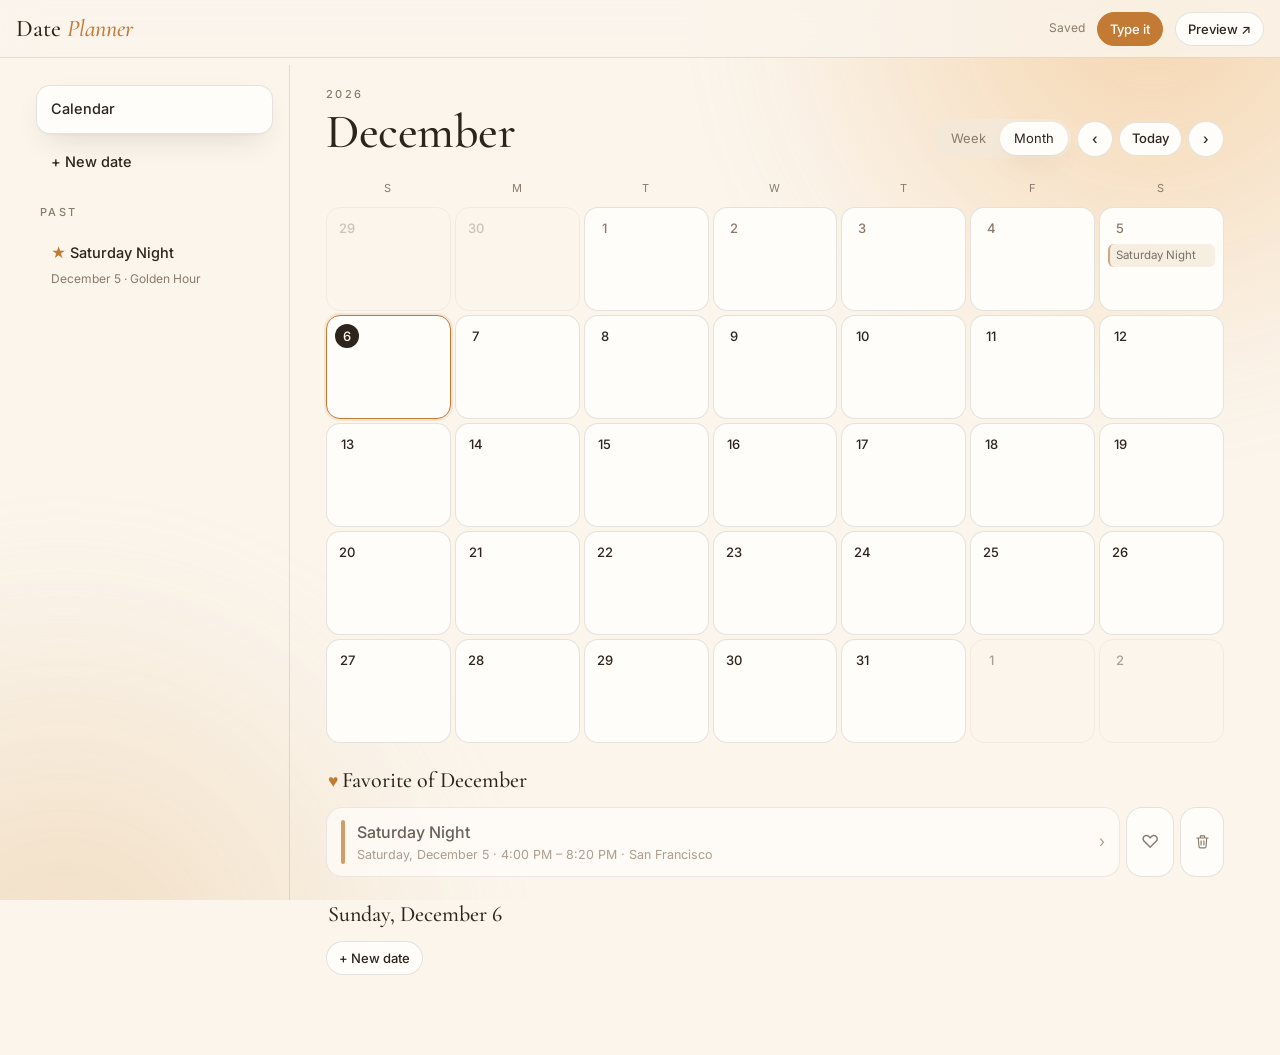
==== planner.html @ 9ba9028a "Calendar link so she can browse every date - Share tab makes a calendar link carrying all dates (pas" ====
<!doctype html>
<html lang="en">
<head>
  <meta charset="utf-8">
  <meta name="viewport" content="width=device-width, initial-scale=1, viewport-fit=cover">
  <meta name="apple-mobile-web-app-capable" content="yes">
  <meta name="apple-mobile-web-app-title" content="Date Planner">
  <meta name="theme-color" content="#fbf5ec">
  <title>Date Planner</title>
  <link rel="icon" href="data:image/svg+xml,<svg xmlns='http://www.w3.org/2000/svg' viewBox='0 0 64 64'><circle cx='32' cy='32' r='30' fill='%23c27a35'/><path d='M32 46s-14-8-14-18a7 7 0 0 1 14-2 7 7 0 0 1 14 2c0 10-14 18-14 18z' fill='%23fff'/></svg>">
  <link rel="preconnect" href="https://fonts.googleapis.com">
  <link rel="preconnect" href="https://fonts.gstatic.com" crossorigin>
  <link href="https://fonts.googleapis.com/css2?family=Cormorant+Garamond:ital,wght@0,400;0,500;0,600;1,400;1,500&family=Inter:wght@400;500;600&family=Playfair+Display:ital,wght@0,400;0,500;1,400&display=swap" rel="stylesheet">
  <link rel="stylesheet" href="css/style.css?v=9">
</head>
<body class="planner-body" data-theme="golden">
  <div class="ambient" aria-hidden="true"></div>

  <header class="p-top">
    <a class="brand" href="planner.html">Date <em>Planner</em></a>
    <span class="saved" id="saved">Saved</span>
    <button class="btn small primary" data-act="open-builder" type="button">Type it</button>
    <button class="btn small" id="preview" data-act="open-link" type="button">Preview ↗</button>
  </header>

  <div class="p-shell">
    <nav class="p-side" id="side" aria-label="Your date nights"></nav>
    <div>
      <div class="p-mobile-switch" id="mobile-switch"></div>
      <main class="p-main" id="main"></main>
    </div>
  </div>

  <div class="toast" id="toast" role="status" aria-live="polite"></div>
  <script type="module" src="js/planner.js?v=9"></script>
</body>
</html>
---- css/style.css ----
/* ============================================================
   Date Planner — shared styles
   Themes set color tokens; components only read tokens.
   ============================================================ */

:root,
[data-theme="golden"] {
  --bg: #fbf5ec;
  --bg-2: #f4e8d8;
  --surface: rgba(255, 255, 255, 0.72);
  --surface-solid: #fffdf9;
  --ink: #2d241d;
  --muted: #8a7a6b;
  --line: rgba(45, 36, 29, 0.12);
  --accent: #c27a35;
  --accent-ink: #ffffff;
  --accent-soft: rgba(194, 122, 53, 0.12);
  --glow-1: rgba(239, 178, 107, 0.55);
  --glow-2: rgba(233, 199, 155, 0.6);
  --display: "Cormorant Garamond", Georgia, serif;
  --shadow: 0 1px 2px rgba(60, 40, 20, 0.04), 0 12px 32px -12px rgba(60, 40, 20, 0.18);
  color-scheme: light;
}
[data-theme="midnight"] {
  --bg: #0f131d;
  --bg-2: #161c2b;
  --surface: rgba(28, 35, 51, 0.72);
  --surface-solid: #1a2030;
  --ink: #f1ead8;
  --muted: #9aa0ae;
  --line: rgba(241, 234, 216, 0.12);
  --accent: #d6b46a;
  --accent-ink: #14110a;
  --accent-soft: rgba(214, 180, 106, 0.14);
  --glow-1: rgba(214, 180, 106, 0.22);
  --glow-2: rgba(70, 90, 150, 0.35);
  --display: "Playfair Display", Georgia, serif;
  --shadow: 0 1px 2px rgba(0, 0, 0, 0.3), 0 16px 40px -16px rgba(0, 0, 0, 0.6);
  color-scheme: dark;
}
[data-theme="blossom"] {
  --bg: #fdf4f4;
  --bg-2: #f9e3e6;
  --surface: rgba(255, 255, 255, 0.74);
  --surface-solid: #fffafa;
  --ink: #3b2430;
  --muted: #977883;
  --line: rgba(59, 36, 48, 0.12);
  --accent: #b4536b;
  --accent-ink: #ffffff;
  --accent-soft: rgba(180, 83, 107, 0.1);
  --glow-1: rgba(244, 180, 194, 0.6);
  --glow-2: rgba(255, 214, 220, 0.8);
  --display: "Cormorant Garamond", Georgia, serif;
  --shadow: 0 1px 2px rgba(90, 30, 50, 0.04), 0 12px 32px -12px rgba(90, 30, 50, 0.16);
  color-scheme: light;
}
[data-theme="coastal"] {
  --bg: #f2f6f5;
  --bg-2: #e2edeb;
  --surface: rgba(255, 255, 255, 0.74);
  --surface-solid: #fbfdfd;
  --ink: #1d2c33;
  --muted: #6e8389;
  --line: rgba(29, 44, 51, 0.12);
  --accent: #2f6f7e;
  --accent-ink: #ffffff;
  --accent-soft: rgba(47, 111, 126, 0.1);
  --glow-1: rgba(150, 200, 205, 0.55);
  --glow-2: rgba(230, 215, 185, 0.6);
  --display: "Playfair Display", Georgia, serif;
  --shadow: 0 1px 2px rgba(20, 50, 60, 0.04), 0 12px 32px -12px rgba(20, 50, 60, 0.16);
  color-scheme: light;
}
[data-theme="autumn"] {
  --bg: #3a2518;
  --bg-2: #4a3020;
  --surface: rgba(84, 54, 34, 0.66);
  --surface-solid: #4b301f;
  --ink: #f6e4cc;
  --muted: #caa684;
  --line: rgba(246, 228, 204, 0.14);
  --accent: #e8782c;
  --accent-ink: #2a1608;
  --accent-soft: rgba(232, 120, 44, 0.17);
  --glow-1: rgba(232, 120, 44, 0.3);
  --glow-2: rgba(150, 70, 25, 0.4);
  --display: "Cormorant Garamond", Georgia, serif;
  --shadow: 0 1px 2px rgba(0, 0, 0, 0.3), 0 16px 40px -16px rgba(20, 8, 0, 0.7);
  color-scheme: dark;
}
[data-theme="starlit"] {
  --bg: #15102a;
  --bg-2: #1f1840;
  --surface: rgba(42, 33, 72, 0.6);
  --surface-solid: #241c44;
  --ink: #ece8ff;
  --muted: #a49cc8;
  --line: rgba(236, 232, 255, 0.12);
  --accent: #c9b8ff;
  --accent-ink: #1a1433;
  --accent-soft: rgba(201, 184, 255, 0.14);
  --glow-1: rgba(140, 110, 255, 0.3);
  --glow-2: rgba(255, 170, 220, 0.16);
  --display: "Cormorant Garamond", Georgia, serif;
  --shadow: 0 1px 2px rgba(0, 0, 0, 0.3), 0 16px 40px -16px rgba(0, 0, 0, 0.7);
  color-scheme: dark;
}

[data-theme="warmxmas"] {
  --bg: #1b2a21; --bg-2: #22352a; --surface: rgba(38, 58, 45, 0.72); --surface-solid: #24372b;
  --ink: #f7ecd8; --muted: #b8b59c; --line: rgba(247, 236, 216, 0.13);
  --accent: #e0533f; --accent-ink: #ffffff; --accent-soft: rgba(224, 83, 63, 0.16);
  --glow-1: rgba(240, 180, 90, 0.22); --glow-2: rgba(224, 83, 63, 0.18);
  --display: "Playfair Display", Georgia, serif; --flake: #ffffff;
  --shadow: 0 1px 2px rgba(0, 0, 0, 0.3), 0 16px 40px -16px rgba(0, 0, 0, 0.6);
  color-scheme: dark;
}
[data-theme="whitexmas"] {
  --bg: #f3f6f9; --bg-2: #e3ebf3; --surface: rgba(255, 255, 255, 0.76); --surface-solid: #fbfdff;
  --ink: #1d2a3a; --muted: #74859a; --line: rgba(29, 42, 58, 0.11);
  --accent: #3b6a9a; --accent-ink: #ffffff; --accent-soft: rgba(59, 106, 154, 0.1);
  --glow-1: rgba(180, 205, 230, 0.7); --glow-2: rgba(255, 255, 255, 0.9);
  --display: "Cormorant Garamond", Georgia, serif; --flake: #b9cde2;
  --shadow: 0 1px 2px rgba(20, 40, 70, 0.04), 0 12px 32px -12px rgba(20, 40, 70, 0.16);
  color-scheme: light;
}
[data-theme="festive"] {
  --bg: #121212; --bg-2: #1d1b17; --surface: rgba(32, 30, 26, 0.74); --surface-solid: #1f1d19;
  --ink: #f6efe0; --muted: #a8a08e; --line: rgba(246, 239, 224, 0.12);
  --accent: #e6c25d; --accent-ink: #1a1406; --accent-soft: rgba(230, 194, 93, 0.14);
  --glow-1: rgba(230, 194, 93, 0.22); --glow-2: rgba(240, 120, 170, 0.14);
  --display: "Playfair Display", Georgia, serif;
  --shadow: 0 1px 2px rgba(0, 0, 0, 0.4), 0 16px 40px -16px rgba(0, 0, 0, 0.7);
  color-scheme: dark;
}
[data-theme="summer"] {
  --bg: #fff7e8; --bg-2: #ffe9c7; --surface: rgba(255, 255, 255, 0.74); --surface-solid: #fffcf5;
  --ink: #2b2118; --muted: #9a8167; --line: rgba(43, 33, 24, 0.12);
  --accent: #f0643a; --accent-ink: #ffffff; --accent-soft: rgba(240, 100, 58, 0.12);
  --glow-1: rgba(255, 200, 80, 0.6); --glow-2: rgba(80, 200, 200, 0.32);
  --display: "Playfair Display", Georgia, serif;
  --shadow: 0 1px 2px rgba(90, 50, 10, 0.05), 0 12px 32px -12px rgba(90, 50, 10, 0.18);
  color-scheme: light;
}
[data-theme="valentine"] {
  --bg: #fff1f3; --bg-2: #ffdfe5; --surface: rgba(255, 255, 255, 0.76); --surface-solid: #fffafb;
  --ink: #3d1424; --muted: #a26a7c; --line: rgba(61, 20, 36, 0.12);
  --accent: #d6336c; --accent-ink: #ffffff; --accent-soft: rgba(214, 51, 108, 0.1);
  --glow-1: rgba(255, 150, 180, 0.55); --glow-2: rgba(255, 205, 215, 0.75);
  --display: "Playfair Display", Georgia, serif;
  --shadow: 0 1px 2px rgba(90, 20, 40, 0.04), 0 12px 32px -12px rgba(90, 20, 40, 0.18);
  color-scheme: light;
}
[data-theme="spooky"] {
  --bg: #15111b; --bg-2: #1f1828; --surface: rgba(36, 28, 46, 0.72); --surface-solid: #221a2b;
  --ink: #f3e9dc; --muted: #a596a8; --line: rgba(243, 233, 220, 0.12);
  --accent: #f28b2c; --accent-ink: #1a0f05; --accent-soft: rgba(242, 139, 44, 0.15);
  --glow-1: rgba(242, 139, 44, 0.2); --glow-2: rgba(120, 80, 190, 0.25);
  --display: "Cormorant Garamond", Georgia, serif;
  --shadow: 0 1px 2px rgba(0, 0, 0, 0.4), 0 16px 40px -16px rgba(0, 0, 0, 0.7);
  color-scheme: dark;
}

/* ---------- base ---------- */
*, *::before, *::after { box-sizing: border-box; }
html { -webkit-text-size-adjust: 100%; scroll-behavior: smooth; scroll-padding-top: 72px; }
body {
  margin: 0;
  background: var(--bg);
  color: var(--ink);
  font: 400 16px/1.55 "Inter", -apple-system, BlinkMacSystemFont, "Segoe UI", sans-serif;
  -webkit-font-smoothing: antialiased;

  min-height: 100vh;
  min-height: 100dvh;
}
a { color: inherit; }
button, input, select, textarea { font: inherit; color: inherit; }
img, svg { display: block; }
.sr-only { position: absolute; width: 1px; height: 1px; overflow: hidden; clip: rect(0 0 0 0); white-space: nowrap; }

.display { font-family: var(--display); font-weight: 500; letter-spacing: -0.01em; line-height: 1.05; }
.eyebrow { font-size: 11px; letter-spacing: .22em; text-transform: uppercase; color: var(--muted); font-weight: 500; }
.muted { color: var(--muted); }

/* ambient background glow */
.ambient { position: fixed; inset: 0; width: 100vw; z-index: -1; pointer-events: none; overflow: hidden; }
.ambient::before, .ambient::after {
  content: ""; position: absolute; width: 70vmax; height: 70vmax; border-radius: 50%;
  filter: blur(60px); opacity: .9; animation: drift 26s ease-in-out infinite alternate;
}
.ambient::before { background: radial-gradient(circle, var(--glow-1), transparent 65%); top: -35vmax; right: -25vmax; }
.ambient::after { background: radial-gradient(circle, var(--glow-2), transparent 65%); bottom: -40vmax; left: -30vmax; animation-delay: -13s; }
[data-theme="starlit"] .ambient, [data-theme="midnight"] .ambient, [data-theme="festive"] .ambient, [data-theme="spooky"] .ambient {
  background-image:
    radial-gradient(1px 1px at 12% 18%, rgba(255,255,255,.7), transparent 60%),
    radial-gradient(1px 1px at 72% 12%, rgba(255,255,255,.55), transparent 60%),
    radial-gradient(1.5px 1.5px at 38% 42%, rgba(255,255,255,.5), transparent 60%),
    radial-gradient(1px 1px at 88% 48%, rgba(255,255,255,.6), transparent 60%),
    radial-gradient(1px 1px at 22% 72%, rgba(255,255,255,.45), transparent 60%),
    radial-gradient(1.5px 1.5px at 62% 84%, rgba(255,255,255,.5), transparent 60%),
    radial-gradient(1px 1px at 50% 26%, rgba(255,255,255,.4), transparent 60%),
    radial-gradient(1px 1px at 92% 90%, rgba(255,255,255,.45), transparent 60%);
}
[data-theme="midnight"] .ambient { opacity: .6; }
@keyframes drift { to { transform: translate(-6vmax, 8vmax) scale(1.08); } }
@media (prefers-reduced-motion: reduce) { .ambient::before, .ambient::after { animation: none; } html { scroll-behavior: auto; } }

/* ---------- shared controls ---------- */
.btn {
  display: inline-flex; align-items: center; justify-content: center; gap: 8px;
  min-height: 44px; padding: 0 18px; border-radius: 999px;
  border: 1px solid var(--line); background: var(--surface-solid); color: var(--ink);
  font-size: 14px; font-weight: 500; cursor: pointer; text-decoration: none; white-space: nowrap;
  transition: transform .15s ease, background .2s ease, border-color .2s ease, box-shadow .2s;
}
.btn:hover { border-color: color-mix(in srgb, var(--ink) 25%, transparent); }
.btn:active { transform: scale(.98); }
.btn.primary { background: var(--accent); border-color: var(--accent); color: var(--accent-ink); }
.btn.primary:hover { box-shadow: 0 6px 18px -6px var(--accent); }
.btn.ghost { background: transparent; }
.btn.small { min-height: 34px; padding: 0 12px; font-size: 13px; }
.btn.icon { width: 36px; min-height: 36px; padding: 0; }
.btn:focus-visible, .chip:focus-visible, input:focus-visible, select:focus-visible, textarea:focus-visible {
  outline: 2px solid var(--accent); outline-offset: 2px;
}

.chip {
  display: inline-flex; align-items: center; gap: 6px; min-height: 30px; padding: 0 12px;
  border-radius: 999px; border: 1px solid var(--line); background: transparent;
  font-size: 13px; color: var(--ink); cursor: pointer; text-decoration: none; white-space: nowrap;
}
.chip[aria-pressed="true"] { background: var(--ink); color: var(--bg); border-color: var(--ink); }
.chip.soft { background: var(--accent-soft); border-color: transparent; color: var(--accent); }

.card {
  background: var(--surface);
  -webkit-backdrop-filter: blur(18px) saturate(1.2); backdrop-filter: blur(18px) saturate(1.2);
  border: 1px solid var(--line); border-radius: 22px; box-shadow: var(--shadow);
}

.toast {
  position: fixed; left: 50%; bottom: calc(24px + env(safe-area-inset-bottom)); transform: translate(-50%, 20px);
  background: var(--ink); color: var(--bg); padding: 12px 18px; border-radius: 999px; font-size: 14px;
  opacity: 0; pointer-events: none; transition: all .3s ease; z-index: 50; max-width: calc(100vw - 32px); text-align: center;
}
.toast.show { opacity: 1; transform: translate(-50%, 0); }

/* ============================================================
   HOME — the date-night invitation
   ============================================================ */
.home { max-width: 1120px; margin: 0 auto; padding: 0 16px calc(48px + env(safe-area-inset-bottom)); }

.hero { text-align: center; padding: calc(56px + env(safe-area-inset-top)) 8px 28px; position: relative; }
.hero .emblem { width: 64px; height: 64px; margin: 0 auto 22px; color: var(--accent); opacity: .9; animation: rise 1s ease backwards; }
.hero .eyebrow { animation: rise 1s .1s ease backwards; }
.hero h1 { font-size: clamp(44px, 11vw, 92px); margin: 14px 0 16px; animation: rise 1s .18s ease backwards; }
.hero h1 em { font-style: italic; color: var(--accent); }
.hero .when { font-size: 15px; color: var(--muted); animation: rise 1s .26s ease backwards; }
.hero .when strong { color: var(--ink); font-weight: 500; }
.hero .invite { max-width: 34em; margin: 22px auto 0; font-family: var(--display); font-size: clamp(19px, 4.6vw, 23px); line-height: 1.45; font-style: italic; animation: rise 1s .34s ease backwards; }
.countdown { display: inline-flex; gap: 6px; margin-top: 26px; animation: rise 1s .42s ease backwards; }
.countdown div { min-width: 64px; padding: 10px 6px 8px; border-radius: 16px; border: 1px solid var(--line); background: var(--surface); }
.countdown b { display: block; font-family: var(--display); font-size: 28px; font-weight: 500; line-height: 1; }
.countdown span { font-size: 10px; letter-spacing: .16em; text-transform: uppercase; color: var(--muted); }
.ornament { display: flex; align-items: center; justify-content: center; gap: 12px; color: var(--accent); margin: 36px auto 0; opacity: .7; }
.ornament::before, .ornament::after { content: ""; height: 1px; width: 64px; background: currentColor; opacity: .5; }
@keyframes rise { from { opacity: 0; transform: translateY(12px); } to { opacity: 1; transform: none; } }

.jump-wrap {
  position: sticky; top: 0; z-index: 10; margin: 0 -16px 20px; padding: calc(10px + env(safe-area-inset-top)) 16px 12px;
  background: linear-gradient(var(--bg) 60%, transparent);
}
.jump {
  display: grid; grid-template-columns: repeat(3, 1fr); gap: 2px; max-width: 320px; margin: 0 auto; padding: 4px;
  border-radius: 999px; background: var(--surface-solid); border: 1px solid var(--line); box-shadow: var(--shadow);
}
.jump a {
  padding: 8px 0; border-radius: 999px; font-size: 13px; text-align: center; text-decoration: none; color: var(--muted);
  -webkit-tap-highlight-color: transparent; transition: background .2s, color .2s;
}
.jump a.on { background: var(--ink); color: var(--bg); }
.layout { display: grid; grid-template-columns: minmax(0, 1fr); gap: 20px; }
.layout > * { min-width: 0; }
@media (min-width: 900px) {
  .layout { grid-template-columns: minmax(0, 1fr) 360px; gap: 28px; align-items: start; }
  .layout aside { position: sticky; top: 80px; }
  .jump-wrap { display: none; }
}
aside { display: grid; grid-template-columns: minmax(0, 1fr); gap: 20px; }

.section-title { display: flex; align-items: baseline; justify-content: space-between; gap: 12px; margin: 0 4px 14px; }
.section-title h2 { font-family: var(--display); font-weight: 500; font-size: 30px; margin: 0; }

/* timeline */
.timeline { list-style: none; margin: 0; padding: 0; position: relative; }
.tl-item { display: grid; grid-template-columns: 62px minmax(0, 1fr); gap: 20px; position: relative; padding-bottom: 18px; }
.tl-item::before { content: ""; position: absolute; left: 72px; top: 22px; bottom: -4px; width: 1px; background: var(--line); }
.tl-item:last-child::before { display: none; }
.tl-time { text-align: right; padding-top: 14px; }
.tl-time b { display: block; font-size: 14px; white-space: nowrap; font-weight: 600; letter-spacing: -.01em; }
.tl-time span { font-size: 11px; color: var(--muted); }
.tl-card { position: relative; padding: 18px 16px 16px 20px; }
.tl-card .eyebrow { min-width: 0; }
.tl-card::before {
  content: ""; position: absolute; left: -15.5px; top: 20px; width: 11px; height: 11px; border-radius: 50%;
  background: var(--bg); border: 2px solid var(--accent);
}
.tl-item.travel .tl-card { background: transparent; box-shadow: none; border-style: dashed; padding-block: 12px; }
.tl-item.travel .tl-card::before { border-style: dotted; }
.tl-kind { display: flex; align-items: center; gap: 8px; justify-content: space-between; }
.tl-card h3 { font-family: var(--display); font-weight: 500; font-size: 26px; line-height: 1.1; margin: 6px 0 4px; }
.tl-item.travel h3 { font-family: inherit; font-size: 15px; font-weight: 500; margin: 2px 0 0; }
.tl-card p { margin: 6px 0 0; font-size: 14.5px; color: var(--muted); }
.tl-meta { display: flex; flex-wrap: wrap; gap: 6px; margin-top: 12px; }
.temp-chip { display: inline-flex; align-items: center; gap: 4px; font-size: 12px; color: var(--muted); }
.temp-chip svg { width: 15px; height: 15px; }
.badge { display: inline-flex; align-items: center; gap: 6px; font-size: 12px; padding: 4px 10px; border-radius: 999px; background: var(--accent-soft); color: var(--accent); font-weight: 500; }
.badge.ok { background: color-mix(in srgb, #3f8f5a 14%, transparent); color: #3f8f5a; }
[data-theme="midnight"] .badge.ok, [data-theme="starlit"] .badge.ok { color: #8fd3a5; }

.options { display: grid; gap: 8px; margin-top: 14px; }
.options .label { font-size: 12px; color: var(--muted); }
.opt {
  display: grid; grid-template-columns: 22px 1fr; gap: 10px; align-items: start; text-align: left; width: 100%;
  padding: 12px 14px; border-radius: 16px; border: 1px solid var(--line); background: transparent; cursor: pointer;
  transition: border-color .2s, background .2s;
}
.opt:hover { border-color: color-mix(in srgb, var(--accent) 50%, transparent); }
.opt[aria-checked="true"] { border-color: var(--accent); background: var(--accent-soft); }
.opt .radio { width: 18px; height: 18px; border-radius: 50%; border: 1.5px solid var(--muted); margin-top: 2px; display: grid; place-items: center; }
.opt[aria-checked="true"] .radio { border-color: var(--accent); }
.opt[aria-checked="true"] .radio::after { content: ""; width: 8px; height: 8px; border-radius: 50%; background: var(--accent); }
.opt strong { font-weight: 500; font-size: 15px; }
.opt small { display: block; color: var(--muted); font-size: 12.5px; margin-top: 2px; }
.opt .chip { min-height: 28px; padding: 0 10px; font-size: 12px; }
.opt .links { display: flex; gap: 6px; margin-top: 8px; flex-wrap: wrap; }

/* weather */
.weather { padding: 20px; }
.wx-now { display: flex; align-items: center; gap: 16px; margin-top: 10px; }
.wx-now svg { width: 52px; height: 52px; color: var(--accent); stroke-width: 1.2; }
.wx-now .temp { font-family: var(--display); font-size: 52px; line-height: 1; font-weight: 500; }
.wx-now .desc { font-size: 15px; }
.wx-now .desc small { display: block; color: var(--muted); font-size: 13px; }
.wx-stats { display: grid; grid-template-columns: repeat(3, 1fr); gap: 8px; margin-top: 16px; }
.wx-stats div { padding: 10px; border-radius: 14px; background: var(--accent-soft); text-align: center; }
.wx-stats b { display: block; font-size: 15px; font-weight: 600; }
.wx-stats span { font-size: 11px; color: var(--muted); letter-spacing: .04em; }
.wx-hours { display: flex; gap: 4px; overflow-x: auto; margin: 16px -4px 0; padding: 0 4px 4px; scrollbar-width: none; }
.wx-hours::-webkit-scrollbar { display: none; }
.wx-hours div { flex: 1 0 46px; text-align: center; font-size: 12px; color: var(--muted); padding: 8px 0; border-radius: 12px; }
.wx-hours div.in { color: var(--ink); background: var(--accent-soft); }
.wx-hours svg { width: 18px; height: 18px; margin: 6px auto; }
.wx-tip { margin: 14px 0 0; font-size: 14px; font-style: italic; font-family: var(--display); font-size: 18px; }
.wx-empty { color: var(--muted); font-size: 14px; margin: 10px 0 0; }

/* outfits */
.outfit { padding: 20px; }
.outfit h4 { margin: 18px 0 6px; font-size: 12px; letter-spacing: .14em; text-transform: uppercase; color: var(--muted); font-weight: 500; }
.outfit p { margin: 0; font-size: 15px; }
.palette { display: flex; gap: 8px; margin-top: 4px; }
.palette i { width: 34px; height: 34px; border-radius: 50%; border: 1px solid var(--line); box-shadow: inset 0 0 0 3px var(--surface-solid); }
.suggest { display: flex; flex-wrap: wrap; gap: 6px; }
.suggest button[aria-pressed="true"] { background: var(--accent); color: var(--accent-ink); border-color: var(--accent); }
.outfit textarea, .field textarea, .field input, .field select {
  width: 100%; border: 1px solid var(--line); border-radius: 14px; padding: 12px 14px; background: var(--surface-solid);
  font-size: 16px; resize: vertical;
}
.outfit textarea { margin-top: 4px; min-height: 76px; }

.picks-bar {
  position: fixed; left: 50%; transform: translateX(-50%); bottom: calc(16px + env(safe-area-inset-bottom)); z-index: 20;
  display: flex; align-items: center; gap: 12px; padding: 6px 6px 6px 18px; border-radius: 999px;
  background: var(--ink); color: var(--bg); box-shadow: 0 16px 40px -12px rgba(0,0,0,.45); font-size: 14px;
  max-width: calc(100vw - 32px); animation: rise .4s ease backwards;
}
.picks-bar .btn { background: var(--accent); border-color: var(--accent); color: var(--accent-ink); }
.picks-bar[hidden] { display: none; }

.foot { text-align: center; margin-top: 56px; font-size: 13px; color: var(--muted); }
.foot a { color: var(--muted); }

/* ============================================================
   PLANNER
   ============================================================ */
.planner-body { --display: "Cormorant Garamond", Georgia, serif; transition: background-color .5s ease, color .5s ease; }
.p-top {
  position: sticky; top: 0; z-index: 30; display: flex; align-items: center; gap: 12px;
  padding: calc(10px + env(safe-area-inset-top)) 16px 10px;
  background: color-mix(in srgb, var(--bg) 82%, transparent);
  -webkit-backdrop-filter: blur(18px); backdrop-filter: blur(18px); border-bottom: 1px solid var(--line);
}
.p-top .brand { font-family: var(--display); font-size: 24px; font-weight: 500; margin-right: auto; text-decoration: none; }
.p-top .brand em { color: var(--accent); }
.saved { font-size: 12px; color: var(--muted); transition: opacity .3s; }

.p-shell { display: grid; grid-template-columns: minmax(0, 1fr); max-width: 1240px; margin: 0 auto; }
.p-shell > * { min-width: 0; }
@media (min-width: 960px) { .p-shell { grid-template-columns: 270px minmax(0, 1fr); } }

.p-side { padding: 20px 16px; border-right: 1px solid var(--line); display: none; }
@media (min-width: 960px) { .p-side { display: block; position: sticky; top: 65px; height: calc(100vh - 65px); overflow: auto; } }
.p-side h3 { margin: 4px 4px 12px; }
.plan-link {
  display: block; width: 100%; text-align: left; padding: 12px 14px; border-radius: 14px; border: 1px solid transparent;
  background: transparent; cursor: pointer; margin-bottom: 4px;
}
.plan-link:hover { background: var(--accent-soft); }
.plan-link.on { background: var(--surface-solid); border-color: var(--line); box-shadow: var(--shadow); }
.plan-link b { display: block; font-weight: 500; font-size: 14.5px; }
.plan-link small { color: var(--muted); font-size: 12px; }
.plan-link .star { color: var(--accent); }
.p-mobile-switch { display: flex; gap: 8px; padding: 14px 16px 0; }
.p-mobile-switch select { flex: 1; min-width: 0; width: 100%; min-height: 44px; border-radius: 999px; border: 1px solid var(--line); padding: 0 14px; background: var(--surface-solid); font-size: 15px; }
@media (min-width: 960px) { .p-mobile-switch { display: none; } }

.p-main { padding: 16px 16px calc(80px + env(safe-area-inset-bottom)); min-width: 0; }
@media (min-width: 960px) { .p-main { padding: 28px 36px 80px; } }
.p-head { display: flex; align-items: flex-end; justify-content: space-between; gap: 16px; flex-wrap: wrap; margin-bottom: 18px; }
.p-head h1 { font-size: clamp(34px, 7vw, 48px); margin: 4px 0 0; }

.tabs { display: flex; gap: 4px; padding: 4px; border-radius: 999px; background: var(--bg-2); width: max-content; max-width: 100%; overflow-x: auto; margin-bottom: 22px; scrollbar-width: none; }
.tabs button { border: 0; background: transparent; padding: 8px 16px; border-radius: 999px; font-size: 14px; cursor: pointer; color: var(--muted); white-space: nowrap; }
.tabs button[aria-selected="true"] { background: var(--surface-solid); color: var(--ink); box-shadow: var(--shadow); }

.panel { display: grid; gap: 16px; }
.p-card { padding: 20px; background: var(--surface-solid); border: 1px solid var(--line); border-radius: 20px; }
.p-card > h3 { margin: 0 0 4px; font-family: var(--display); font-weight: 500; font-size: 24px; }
.p-card > p.hint { margin: 0 0 14px; font-size: 13.5px; color: var(--muted); }

.grid2 { display: grid; gap: 12px; }
@media (min-width: 640px) { .grid2 { grid-template-columns: 1fr 1fr; } }
.field { display: grid; gap: 6px; }
.field > span { font-size: 12.5px; color: var(--muted); font-weight: 500; }
.field input, .field select { min-height: 46px; }
.field textarea { min-height: 84px; }
.check { display: inline-flex; align-items: center; gap: 8px; font-size: 14px; cursor: pointer; }
.check input { width: 18px; height: 18px; accent-color: var(--accent); }

.geo-results { display: grid; gap: 4px; margin-top: 6px; }
.geo-results button { text-align: left; padding: 10px 12px; border-radius: 12px; border: 1px solid var(--line); background: transparent; cursor: pointer; font-size: 14px; }
.geo-results button:hover { background: var(--accent-soft); }

.theme-grid { display: grid; grid-template-columns: repeat(auto-fill, minmax(150px, 1fr)); gap: 10px; }
.theme-card {
  text-align: left; border-radius: 18px; border: 1.5px solid var(--line); padding: 0; overflow: hidden; cursor: pointer; background: transparent;
  transition: transform .2s, border-color .2s;
}
.theme-card:hover { transform: translateY(-2px); }
.theme-card[aria-pressed="true"] { border-color: var(--accent); box-shadow: 0 0 0 3px var(--accent-soft); }
.theme-card .sw { height: 70px; display: grid; grid-template-columns: 2fr 1fr 1fr 1fr; position: relative; }
.theme-card .sw svg { position: absolute; right: 10px; top: 10px; width: 30px; height: 30px; }
.theme-card .tx { padding: 10px 12px 12px; }
.theme-card b { display: block; font-weight: 500; font-size: 14px; }
.theme-card small { color: var(--muted); font-size: 12px; line-height: 1.35; display: block; }

.toolbar { display: flex; flex-wrap: wrap; gap: 6px; align-items: center; }
.toolbar .spacer { flex: 1; }
.add-row { display: flex; gap: 6px; flex-wrap: wrap; }
.time-sum { font-size: 13px; color: var(--muted); }

.items { display: grid; gap: 10px; }
.item { border: 1px solid var(--line); border-radius: 18px; background: var(--surface-solid); transition: box-shadow .2s, opacity .2s, transform .2s; }
.item.dragging { opacity: .4; }
.item.drop-above { box-shadow: 0 -3px 0 var(--accent); }
.item.drop-below { box-shadow: 0 3px 0 var(--accent); }
.item-head { display: grid; grid-template-columns: auto minmax(0, 1fr) auto; align-items: center; gap: 10px; padding: 10px 10px 10px 8px; }
.handle { display: grid; gap: 2px; }
.handle button { width: 30px; height: 24px; border: 0; background: transparent; border-radius: 8px; cursor: pointer; color: var(--muted); font-size: 12px; }
.handle button:hover:not(:disabled) { background: var(--accent-soft); color: var(--ink); }
.handle button:disabled { opacity: .25; cursor: default; }
.grip { cursor: grab; color: var(--muted); padding: 0 2px; font-size: 16px; user-select: none; display: none; }
@media (hover: hover) { .grip { display: block; } }
.item-title { min-width: 0; cursor: pointer; }
.item-title b { display: block; font-weight: 500; font-size: 15.5px; white-space: nowrap; overflow: hidden; text-overflow: ellipsis; }
.item-title small { color: var(--muted); font-size: 12.5px; }
.item-title .ic { color: var(--accent); margin-right: 6px; }
.dur { display: flex; align-items: center; gap: 2px; border: 1px solid var(--line); border-radius: 999px; padding: 2px; }
.dur button { width: 32px; height: 32px; border-radius: 50%; border: 0; background: transparent; cursor: pointer; font-size: 16px; }
.dur button:hover { background: var(--accent-soft); }
.dur span { font-size: 12.5px; min-width: 50px; text-align: center; font-variant-numeric: tabular-nums; }
.item-body { border-top: 1px solid var(--line); padding: 16px; display: grid; gap: 14px; }
.item-body[hidden] { display: none; }
.sub { font-size: 12px; letter-spacing: .14em; text-transform: uppercase; color: var(--muted); margin: 4px 0 -4px; font-weight: 500; }
.opt-edit { border: 1px solid var(--line); border-radius: 16px; padding: 14px; display: grid; gap: 10px; }
.opt-edit.is-hidden { opacity: .55; }
.opt-edit .row { display: flex; gap: 8px; align-items: center; flex-wrap: wrap; }
.opt-edit .row .spacer { flex: 1; }
.resv { border-radius: 16px; padding: 14px; background: var(--accent-soft); display: grid; gap: 10px; }
.resv .row { display: flex; flex-wrap: wrap; gap: 6px; align-items: center; }
.empty { text-align: center; padding: 36px 16px; color: var(--muted); border: 1px dashed var(--line); border-radius: 18px; }
.empty .display { font-size: 26px; color: var(--ink); margin-bottom: 6px; }

.swatch-row { display: flex; gap: 8px; flex-wrap: wrap; align-items: center; }
.swatch-row label { position: relative; }
.swatch-row input[type=color] { width: 40px; height: 40px; border-radius: 50%; border: 1px solid var(--line); padding: 0; background: none; cursor: pointer; }
.swatch-row input[type=color]::-webkit-color-swatch-wrapper { padding: 3px; }
.swatch-row input[type=color]::-webkit-color-swatch { border: 0; border-radius: 50%; }
.swatch-row .x { position: absolute; top: -4px; right: -4px; width: 18px; height: 18px; border-radius: 50%; border: 0; background: var(--ink); color: var(--bg); font-size: 11px; line-height: 18px; cursor: pointer; padding: 0; }
.list-edit { display: grid; gap: 6px; }
.list-edit .row { display: flex; gap: 6px; }
.list-edit input { flex: 1; min-height: 42px; border: 1px solid var(--line); border-radius: 12px; padding: 0 12px; background: var(--surface-solid); font-size: 16px; }

.share-link { display: flex; gap: 8px; }
.share-link input { flex: 1; min-width: 0; min-height: 44px; border: 1px solid var(--line); border-radius: 999px; padding: 0 16px; background: var(--bg); font-size: 13px; color: var(--muted); }
code.block { display: block; white-space: pre-wrap; background: var(--bg-2); border-radius: 12px; padding: 12px; font-size: 12.5px; }

@media (max-width: 560px) {
  .item-head { grid-template-columns: auto minmax(0, 1fr); row-gap: 6px; }
  .item-head .dur { grid-column: 2; justify-self: start; }
  .item-title b { white-space: normal; }
}

/* her reservation answer */
.resv-ask { display: flex; align-items: center; gap: 6px; margin-top: 14px; font-size: 13px; color: var(--muted); }
.resv-ask span { margin-right: 4px; }
.resv-ask .chip[aria-pressed="true"] { background: var(--accent); border-color: var(--accent); color: var(--accent-ink); }
.outfit .dress { margin-top: 10px; font-family: var(--display); font-size: 21px; line-height: 1.3; }

/* ============================================================
   CALENDAR
   ============================================================ */
.cal-head { display: flex; align-items: flex-end; justify-content: space-between; gap: 12px; flex-wrap: wrap; margin-bottom: 18px; }
.cal-head h1 { font-size: clamp(34px, 7vw, 48px); margin: 4px 0 0; }
.seg { display: inline-flex; padding: 3px; border-radius: 999px; background: var(--bg-2); }
.seg button { border: 0; background: transparent; padding: 6px 14px; border-radius: 999px; font-size: 13px; cursor: pointer; color: var(--muted); }
.seg button[aria-pressed="true"] { background: var(--surface-solid); color: var(--ink); box-shadow: var(--shadow); }
.cal-grid { display: grid; grid-template-columns: repeat(7, minmax(0, 1fr)); gap: 4px; }
.cal-dow { text-align: center; font-size: 11px; letter-spacing: .12em; color: var(--muted); padding: 4px 0 6px; }
.cal-day {
  min-height: 104px; padding: 8px; border-radius: 14px; border: 1px solid var(--line); background: var(--surface-solid);
  display: flex; flex-direction: column; align-items: stretch; gap: 4px; text-align: left; cursor: pointer; min-width: 0; overflow: hidden;
}
.cal-day:hover { border-color: color-mix(in srgb, var(--ink) 25%, transparent); }
.cal-day .n { font-size: 13px; font-weight: 500; width: 24px; height: 24px; display: grid; place-items: center; border-radius: 999px; }
.cal-day.out { background: transparent; opacity: .4; }
.cal-day.past .n { color: var(--muted); }
.cal-day.today .n { background: var(--ink); color: var(--bg); }
.cal-day.sel { border-color: var(--accent); box-shadow: 0 0 0 2px var(--accent-soft); }
.cal-pills { display: grid; gap: 3px; min-width: 0; }
.cal-pill {
  display: block; font-size: 11.5px; padding: 3px 6px; border-radius: 6px; white-space: nowrap; overflow: hidden; text-overflow: ellipsis;
  background: color-mix(in srgb, var(--c) 18%, transparent); border-left: 2px solid var(--c);
}
.cal-day.past .cal-pill { opacity: .65; }
@media (max-width: 640px) {
  .cal-day { min-height: 0; aspect-ratio: 1; padding: 4px; align-items: center; justify-content: flex-start; gap: 2px; border-radius: 12px; }
  .cal-pills { display: flex; gap: 3px; justify-content: center; }
  .cal-pill { font-size: 0; width: 6px; height: 6px; padding: 0; border: 0; border-radius: 50%; background: var(--c); }
}
.day-list { display: grid; gap: 8px; margin-top: 16px; }
.day-list h3 { margin: 4px 2px 2px; font-family: var(--display); font-weight: 500; font-size: 22px; }
.plan-row {
  display: grid; grid-template-columns: 4px minmax(0, 1fr) auto; gap: 12px; align-items: center; width: 100%; text-align: left;
  padding: 12px 14px; border-radius: 16px; border: 1px solid var(--line); background: var(--surface-solid); cursor: pointer;
}
.plan-row:hover { border-color: color-mix(in srgb, var(--ink) 25%, transparent); }
.plan-row i { align-self: stretch; border-radius: 4px; background: var(--c); }
.plan-row b { display: block; font-weight: 500; }
.plan-row small { color: var(--muted); font-size: 12.5px; }
.plan-row.past { opacity: .7; }
.week { display: grid; gap: 8px; }
.wk-row {
  display: grid; grid-template-columns: 56px minmax(0, 1fr); gap: 14px; padding: 12px 14px; border-radius: 16px;
  border: 1px solid var(--line); background: var(--surface-solid);
}
.wk-row.past { opacity: .6; }
.wk-row.today { border-color: var(--accent); }
.wk-date { text-align: center; }
.wk-date small { display: block; font-size: 11px; letter-spacing: .12em; text-transform: uppercase; color: var(--muted); }
.wk-date b { font-family: var(--display); font-size: 28px; font-weight: 500; line-height: 1.1; }
.wk-plans { display: grid; gap: 8px; align-content: center; min-width: 0; }
.wk-plan { text-align: left; border: 0; background: transparent; padding: 0; cursor: pointer; min-width: 0; }
.wk-plan b { font-weight: 500; display: flex; align-items: center; gap: 8px; }
.wk-plan b::before { content: ""; width: 8px; height: 8px; border-radius: 50%; background: var(--c); flex: none; }
.wk-plan ol { list-style: none; margin: 6px 0 0; padding: 0 0 0 16px; display: grid; gap: 2px; font-size: 13px; color: var(--muted); }
.wk-plan ol span { display: inline-block; min-width: 68px; font-variant-numeric: tabular-nums; }
.wk-add { justify-self: start; border: 0; background: transparent; color: var(--muted); font-size: 13px; cursor: pointer; padding: 4px 0; }
.wk-add:hover { color: var(--ink); }
.side-group { margin: 18px 4px 8px; }
.display, .wk-date b, .countdown b, .wx-now .temp { font-variant-numeric: lining-nums; }
.plan-row-wrap { display: grid; grid-template-columns: minmax(0, 1fr) auto; gap: 6px; align-items: stretch; }
.heart {
  width: 48px; border-radius: 16px; border: 1px solid var(--line); background: var(--surface-solid);
  font-size: 18px; cursor: pointer; color: var(--muted);
}
.heart[aria-pressed="true"] { color: var(--accent); border-color: var(--accent); background: var(--accent-soft); }
.fav-month h3::before { content: "♥ "; color: var(--accent); font-size: .8em; }
@media (max-width: 640px) { .cal-pill.fav { width: 7px; height: 7px; box-shadow: 0 0 0 2px var(--surface-solid), 0 0 0 3px var(--c); } }

/* quick delete */
.plan-row-wrap { grid-template-columns: minmax(0, 1fr) auto auto; }
.row-del {
  width: 44px; border-radius: 16px; border: 1px solid var(--line); background: var(--surface-solid);
  color: var(--muted); cursor: pointer; display: grid; place-items: center; padding: 0;
}
.row-del svg { display: block; }
.row-del:hover { color: #b3261e; border-color: color-mix(in srgb, #b3261e 40%, transparent); }
.wk-item { display: grid; grid-template-columns: minmax(0, 1fr) auto; gap: 8px; align-items: start; }
.wk-item .row-del { width: 36px; height: 36px; border-radius: 12px; }
.toast { pointer-events: none; display: inline-flex; align-items: center; gap: 14px; }
.toast.show { pointer-events: auto; }
.toast-btn { border: 0; background: transparent; color: inherit; font-weight: 600; text-decoration: underline; cursor: pointer; padding: 4px 0; font-size: 14px; }

/* ============================================================
   THEME EFFECTS (home page)
   ============================================================ */
.home { position: relative; z-index: 1; }
.fx { position: fixed; inset: 0; pointer-events: none; overflow: hidden; z-index: 0; }
.fx i { position: absolute; display: block; left: var(--x); top: -40px; width: var(--s); height: var(--s); opacity: var(--o);
  animation: fx-fall var(--d) linear var(--delay) infinite; will-change: transform; }
.fx .flake { border-radius: 50%; background: var(--flake, #fff); box-shadow: 0 0 6px rgba(255, 255, 255, .7); }
.fx .petal { height: calc(var(--s) * .7); border-radius: 80% 0 80% 0; background: var(--c); }
.fx .leaf { border-radius: 0 80% 0 80%; background: var(--c); }
.fx .confetti { height: calc(var(--s) * .45); border-radius: 1px; background: var(--c); }
.fx .heartp, .fx .bubble, .fx .ember { top: auto; bottom: -40px; animation-name: fx-rise; }
.fx .heartp { width: auto; height: auto; font-size: var(--s); line-height: 1; color: var(--c); font-style: normal; }
.fx .bubble { border-radius: 50%; border: 1.5px solid var(--c); opacity: calc(var(--o) * .7); }
.fx .ember { border-radius: 50%; background: var(--c); box-shadow: 0 0 8px 2px var(--c); }
.fx .twinkle { top: var(--y); border-radius: 50%; background: #fff; box-shadow: 0 0 6px #fff; animation: fx-twinkle var(--d) ease-in-out var(--delay) infinite; }
.fx .bat { top: var(--y); left: -60px; width: calc(var(--s) * 2); height: var(--s); color: var(--c); animation: fx-fly var(--d) linear var(--delay) infinite; }
.fx .bat svg { width: 100%; height: 100%; animation: fx-flap .28s ease-in-out infinite alternate; transform-origin: center; }
[data-theme="spooky"] .fx .bat { color: #4a3a5c; }
@keyframes fx-fall { from { transform: translate3d(0, 0, 0) rotate(0); } to { transform: translate3d(var(--drift), calc(100vh + 80px), 0) rotate(var(--r)); } }
@keyframes fx-rise { from { transform: translate3d(0, 0, 0) rotate(0); } to { transform: translate3d(var(--drift), calc(-100vh - 80px), 0) rotate(var(--r)); } }
@keyframes fx-twinkle { 0%, 100% { opacity: var(--o); transform: scale(1); } 50% { opacity: .1; transform: scale(.4); } }
@keyframes fx-fly { 0% { transform: translate3d(0, 0, 0); } 30% { transform: translate3d(35vw, -24px, 0); } 60% { transform: translate3d(70vw, 18px, 0); } 100% { transform: translate3d(calc(100vw + 140px), -8px, 0); } }
@keyframes fx-flap { to { transform: scaleY(.45); } }

.fx-lights { position: absolute; top: env(safe-area-inset-top); left: 0; right: 0; height: 44px; z-index: 2; pointer-events: none; color: rgba(247, 236, 216, .35); }
.fx-lights svg { position: absolute; inset: 0; width: 100%; height: 100%; }
.fx-lights b { position: absolute; width: 8px; height: 12px; margin-left: -4px; border-radius: 45% 45% 50% 50%; background: var(--c);
  box-shadow: 0 0 10px 3px var(--c); animation: fx-bulb 2.4s ease-in-out var(--delay) infinite; }
.fx-lights b::before { content: ""; position: absolute; top: -3px; left: 2px; width: 4px; height: 4px; border-radius: 1px; background: #6d6a5c; }
@keyframes fx-bulb { 0%, 100% { opacity: 1; } 50% { opacity: .35; box-shadow: 0 0 4px 1px var(--c); } }

.hero .emblem svg { animation: bob 6s ease-in-out infinite; }
@keyframes bob { 50% { transform: translateY(-4px) rotate(-3deg); } }
@media (prefers-reduced-motion: reduce) { .fx { display: none; } .hero .emblem svg { animation: none; } }

/* selects: room for the arrow */
select {
  -webkit-appearance: none; appearance: none;
  background-image: url("data:image/svg+xml,%3Csvg xmlns='http://www.w3.org/2000/svg' width='12' height='8' viewBox='0 0 12 8'%3E%3Cpath d='M1 1.5l5 5 5-5' fill='none' stroke='%23888' stroke-width='1.6' stroke-linecap='round' stroke-linejoin='round'/%3E%3C/svg%3E");
  background-repeat: no-repeat; background-position: right 16px center; background-size: 12px 8px;
  padding-right: 44px !important;
}
.p-mobile-switch select { padding-left: 18px; }

/* duration slider */
.slider { -webkit-appearance: none; appearance: none; width: 100%; height: 28px; background: transparent; padding: 0; border: 0; min-height: 0 !important; }
.slider::-webkit-slider-runnable-track { height: 4px; border-radius: 4px; background: var(--line); }
.slider::-moz-range-track { height: 4px; border-radius: 4px; background: var(--line); }
.slider::-webkit-slider-thumb { -webkit-appearance: none; width: 24px; height: 24px; margin-top: -10px; border-radius: 50%; background: var(--accent); border: 3px solid var(--surface-solid); box-shadow: 0 1px 4px rgba(0,0,0,.25); }
.slider::-moz-range-thumb { width: 18px; height: 18px; border-radius: 50%; background: var(--accent); border: 3px solid var(--surface-solid); }
.slide-val { color: var(--ink); font-weight: 600; }

/* drag and drop */
.grip { display: grid !important; place-items: center; width: 28px; height: 44px; cursor: grab; touch-action: none; font-size: 18px; border-radius: 8px; }
.grip:active { cursor: grabbing; background: var(--accent-soft); }
.item.dragging { opacity: .9; position: relative; z-index: 5; box-shadow: var(--shadow); transition: none; }
.plan-row, .plan-row-drag, .cal-pill { -webkit-touch-callout: none; -webkit-user-select: none; user-select: none; }
.drag-ghost { position: fixed; left: 0; top: 0; z-index: 60; pointer-events: none; padding: 8px 14px; border-radius: 999px; background: var(--ink); color: var(--bg); font-size: 14px; box-shadow: 0 10px 30px -8px rgba(0,0,0,.4); }
.is-dragging, .is-dragging * { cursor: grabbing !important; }
.cal-day.drop, .wk-row.drop { border-color: var(--accent); background: var(--accent-soft); }

/* type-it-in sheet */
.sheet { position: fixed; inset: 0; z-index: 70; background: rgba(20, 14, 10, .35); -webkit-backdrop-filter: blur(4px); backdrop-filter: blur(4px); display: grid; align-items: end; justify-items: center; padding: 16px; }
.sheet[hidden] { display: none; }
@media (min-width: 640px) { .sheet { align-items: center; } }
.sheet-card { width: 100%; max-width: 560px; display: grid; gap: 12px; padding: 20px; border-radius: 24px; background: var(--surface-solid); border: 1px solid var(--line); box-shadow: var(--shadow); margin-bottom: env(safe-area-inset-bottom); animation: rise .25s ease backwards; }
.sheet-card textarea { width: 100%; min-height: 140px; border: 1px solid var(--line); border-radius: 16px; padding: 14px; background: var(--bg); font-size: 16px; resize: vertical; }
.key-row { display: flex; gap: 8px; }
.key-row input { flex: 1; min-width: 0; min-height: 40px; border: 1px solid var(--line); border-radius: 999px; padding: 0 14px; background: var(--bg); font-size: 15px; }
.build-err { margin: 0; color: #b3261e; font-size: 14px; }
.p-top .brand { white-space: nowrap; }
@media (max-width: 480px) {
  .p-top { gap: 8px; }
  .p-top .brand { font-size: 21px; }
  .p-top .saved { display: none; }
  .p-top .btn.small { padding: 0 12px; }
}

/* describe box on the timeline */
.describe { display: grid; gap: 10px; }
.describe textarea { width: 100%; min-height: 120px; border: 1px solid var(--line); border-radius: 16px; padding: 14px; background: var(--bg); font-size: 16px; line-height: 1.5; resize: vertical; }
.describe textarea::placeholder { color: color-mix(in srgb, var(--muted) 70%, transparent); }

/* her calendar */
.cal-btn {
  position: absolute; top: calc(14px + env(safe-area-inset-top)); right: 16px; z-index: 3;
  width: 42px; height: 42px; border-radius: 50%; display: grid; place-items: center; cursor: pointer;
  border: 1px solid var(--line); background: var(--surface); color: var(--accent);
  -webkit-backdrop-filter: blur(12px); backdrop-filter: blur(12px); box-shadow: var(--shadow);
}
.cal-btn[hidden] { display: none; }
.her-cal { max-width: 820px; }
.her-cal .day-list { margin-top: 22px; }
.plan-row small { display: block; }
.plan-row small.stops { color: var(--ink); opacity: .75; margin-top: 2px; white-space: nowrap; overflow: hidden; text-overflow: ellipsis; }
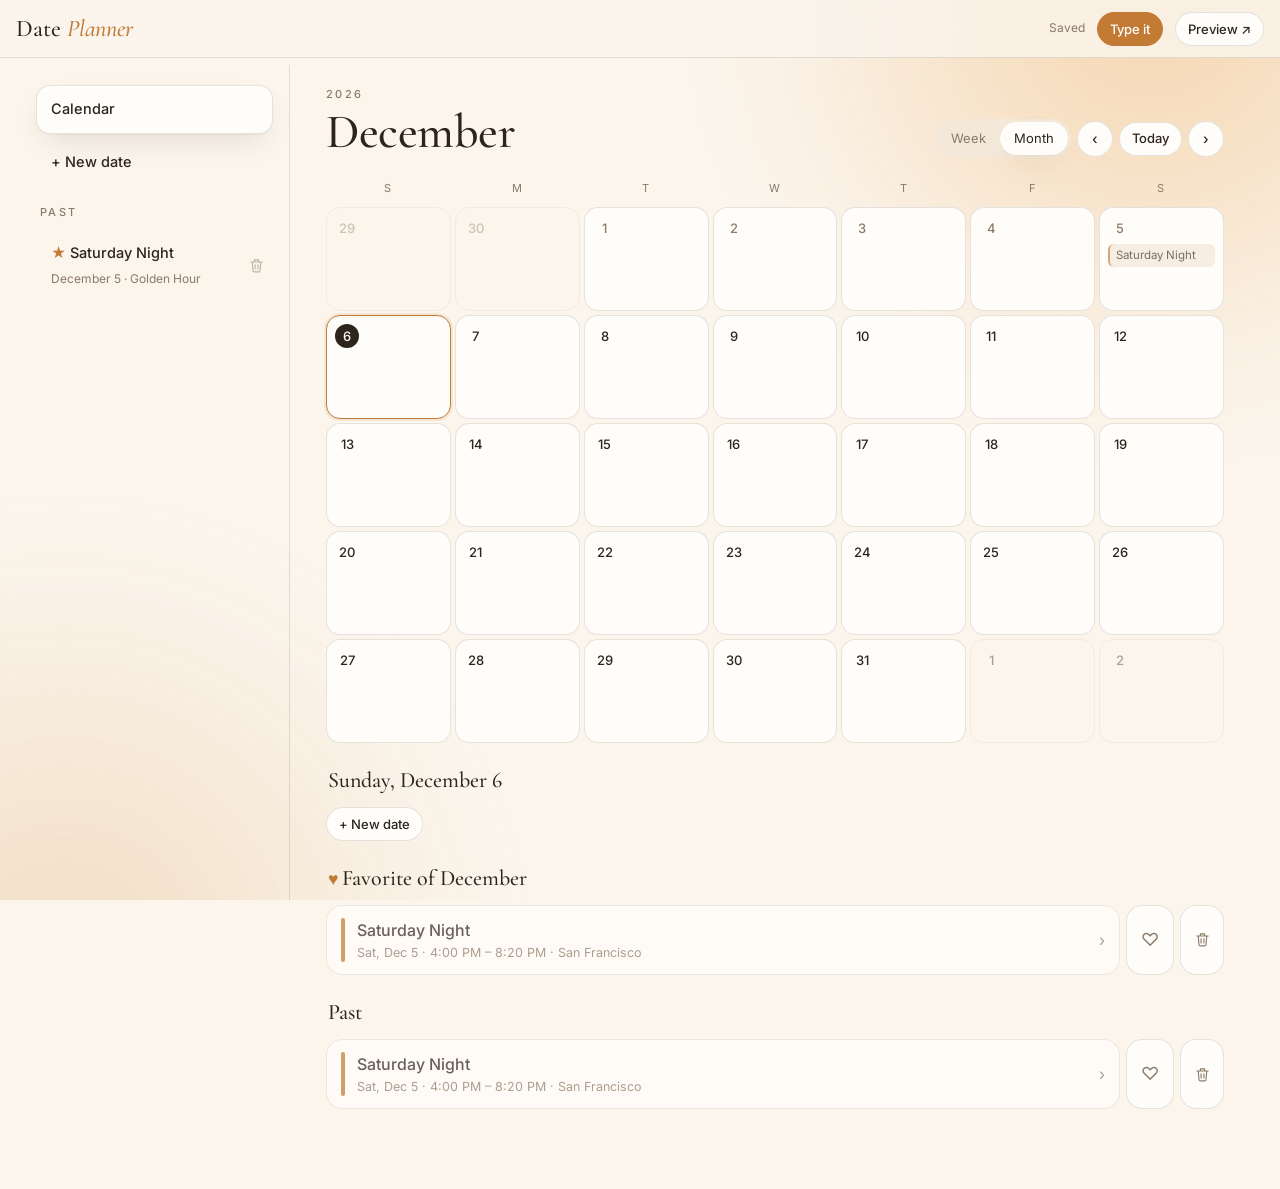
==== commit d01fd40a: "One share link opens the date and her calendar; delete from any date list - Share links now carry ev" ====
--- a/planner.html
+++ b/planner.html
@@ -11,7 +11,7 @@
   <link rel="preconnect" href="https://fonts.googleapis.com">
   <link rel="preconnect" href="https://fonts.gstatic.com" crossorigin>
   <link href="https://fonts.googleapis.com/css2?family=Cormorant+Garamond:ital,wght@0,400;0,500;0,600;1,400;1,500&family=Inter:wght@400;500;600&family=Playfair+Display:ital,wght@0,400;0,500;1,400&display=swap" rel="stylesheet">
-  <link rel="stylesheet" href="css/style.css?v=9">
+  <link rel="stylesheet" href="css/style.css?v=10">
 </head>
 <body class="planner-body" data-theme="golden">
   <div class="ambient" aria-hidden="true"></div>
@@ -32,6 +32,6 @@
   </div>
 
   <div class="toast" id="toast" role="status" aria-live="polite"></div>
-  <script type="module" src="js/planner.js?v=9"></script>
+  <script type="module" src="js/planner.js?v=10"></script>
 </body>
 </html>
--- a/css/style.css
+++ b/css/style.css
@@ -700,3 +700,9 @@
 .her-cal .day-list { margin-top: 22px; }
 .plan-row small { display: block; }
 .plan-row small.stops { color: var(--ink); opacity: .75; margin-top: 2px; white-space: nowrap; overflow: hidden; text-overflow: ellipsis; }
+
+/* sidebar rows with delete */
+.side-row { display: grid; grid-template-columns: minmax(0, 1fr) auto; gap: 4px; align-items: center; margin-bottom: 4px; }
+.side-row .plan-link { margin-bottom: 0; }
+.side-row .row-del { width: 34px; height: 34px; border-radius: 10px; border-color: transparent; background: transparent; opacity: .55; }
+.side-row:hover .row-del, .side-row .row-del:focus-visible { opacity: 1; border-color: var(--line); }
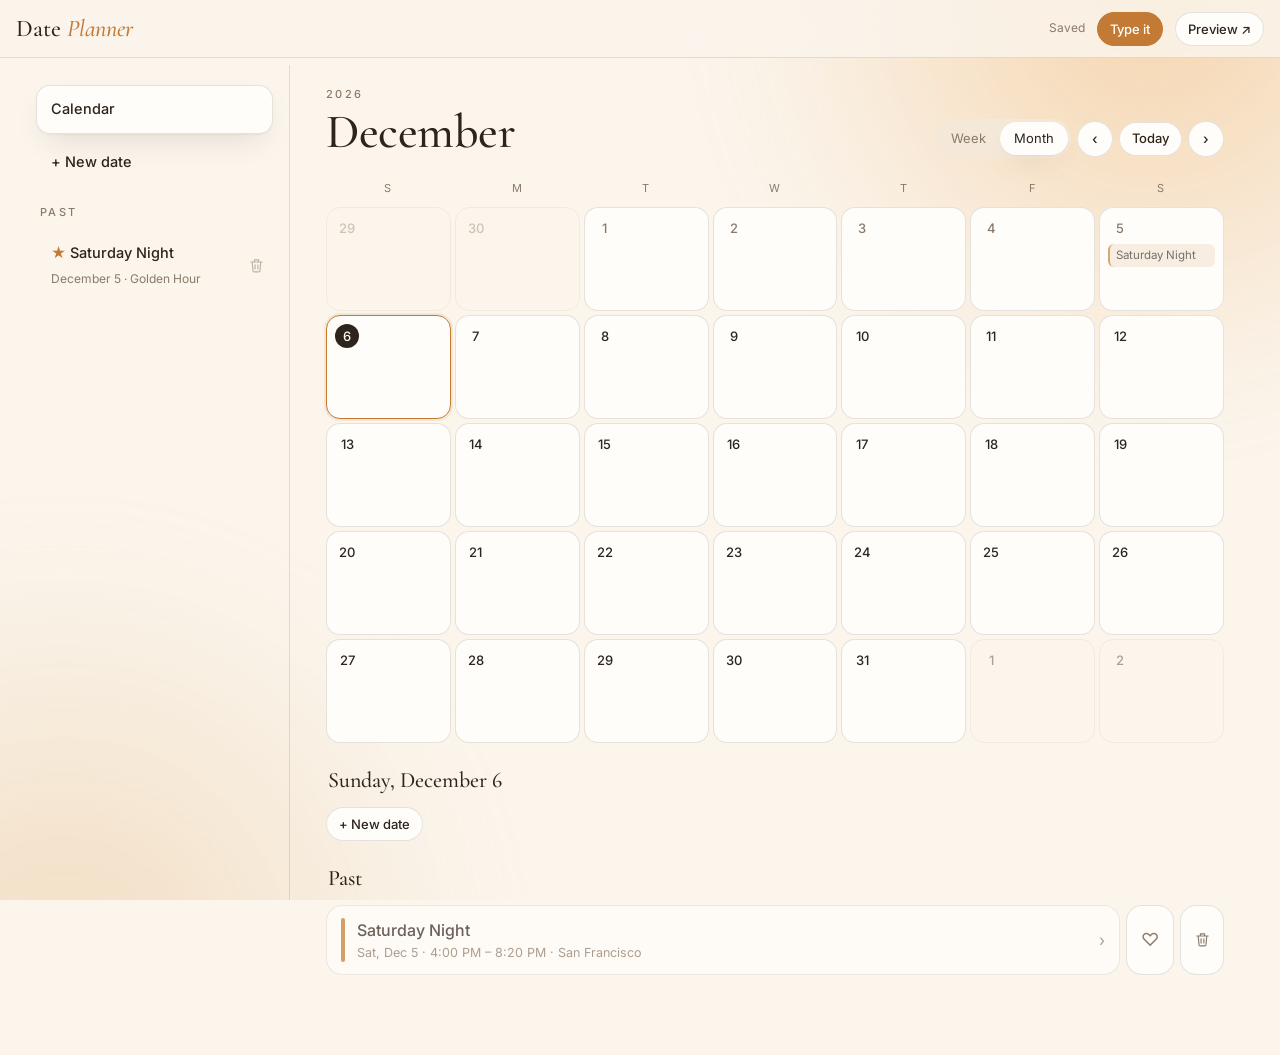
==== commit 9d82b685: "Favorite of the month shows only a hearted date Co-Authored-By: Claude Opus 5.5 <noreply@anthropic.c" ====
--- a/planner.html
+++ b/planner.html
@@ -11,7 +11,7 @@
   <link rel="preconnect" href="https://fonts.googleapis.com">
   <link rel="preconnect" href="https://fonts.gstatic.com" crossorigin>
   <link href="https://fonts.googleapis.com/css2?family=Cormorant+Garamond:ital,wght@0,400;0,500;0,600;1,400;1,500&family=Inter:wght@400;500;600&family=Playfair+Display:ital,wght@0,400;0,500;1,400&display=swap" rel="stylesheet">
-  <link rel="stylesheet" href="css/style.css?v=10">
+  <link rel="stylesheet" href="css/style.css?v=11">
 </head>
 <body class="planner-body" data-theme="golden">
   <div class="ambient" aria-hidden="true"></div>
@@ -32,6 +32,6 @@
   </div>
 
   <div class="toast" id="toast" role="status" aria-live="polite"></div>
-  <script type="module" src="js/planner.js?v=10"></script>
+  <script type="module" src="js/planner.js?v=11"></script>
 </body>
 </html>
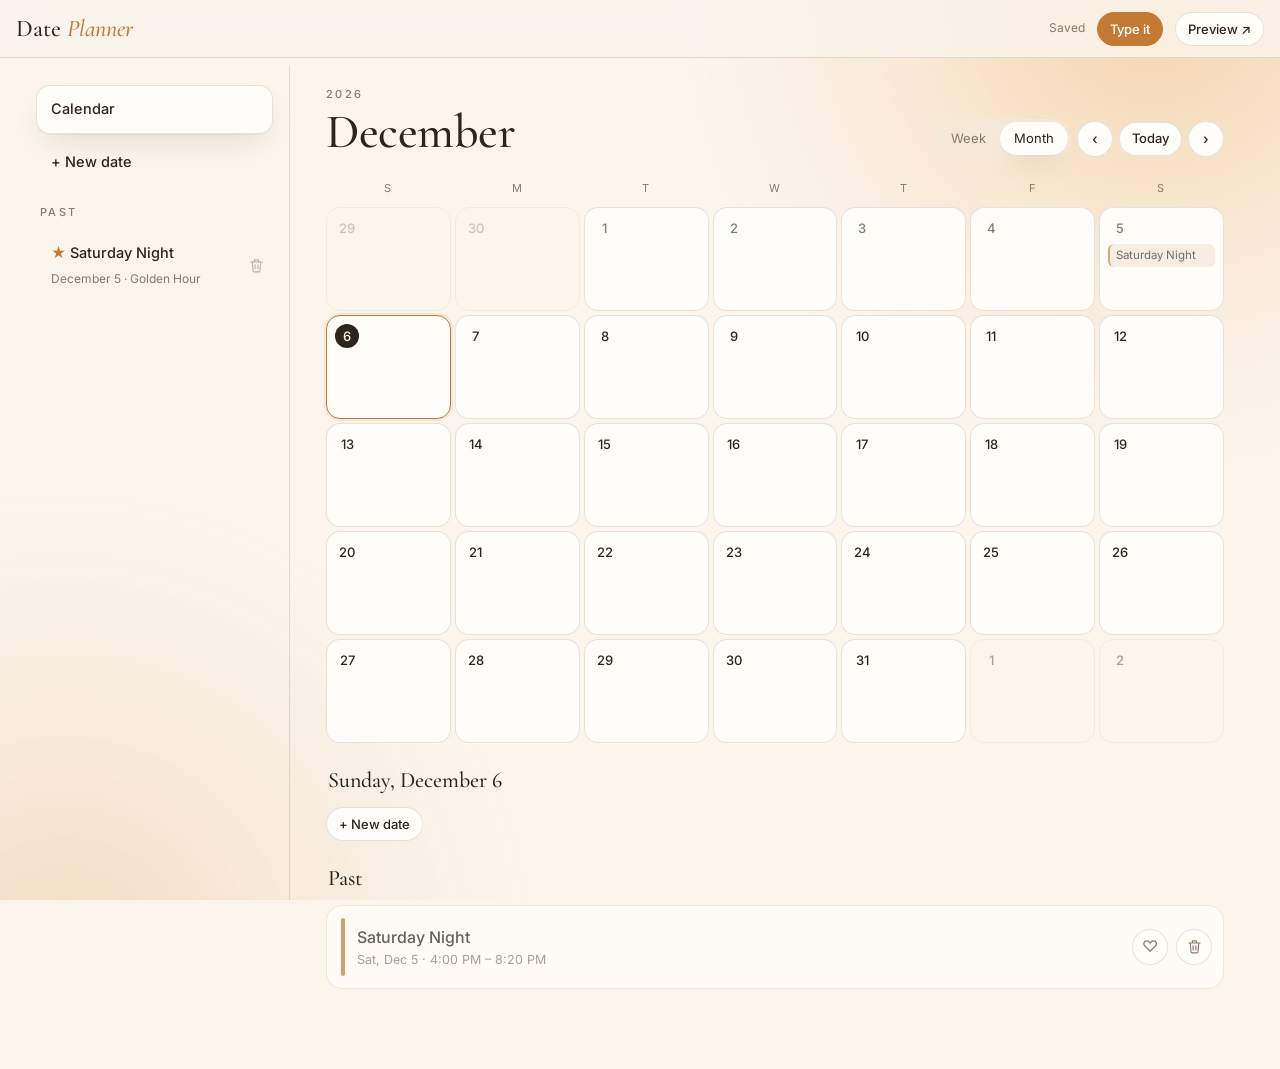
==== commit edb89914: "She can favorite dates; balanced date rows - Her page: heart button on a date (once it has happened)" ====
--- a/planner.html
+++ b/planner.html
@@ -11,7 +11,7 @@
   <link rel="preconnect" href="https://fonts.googleapis.com">
   <link rel="preconnect" href="https://fonts.gstatic.com" crossorigin>
   <link href="https://fonts.googleapis.com/css2?family=Cormorant+Garamond:ital,wght@0,400;0,500;0,600;1,400;1,500&family=Inter:wght@400;500;600&family=Playfair+Display:ital,wght@0,400;0,500;1,400&display=swap" rel="stylesheet">
-  <link rel="stylesheet" href="css/style.css?v=11">
+  <link rel="stylesheet" href="css/style.css?v=14">
 </head>
 <body class="planner-body" data-theme="golden">
   <div class="ambient" aria-hidden="true"></div>
@@ -32,6 +32,6 @@
   </div>
 
   <div class="toast" id="toast" role="status" aria-live="polite"></div>
-  <script type="module" src="js/planner.js?v=11"></script>
+  <script type="module" src="js/planner.js?v=14"></script>
 </body>
 </html>
--- a/css/style.css
+++ b/css/style.css
@@ -706,3 +706,30 @@
 .side-row .plan-link { margin-bottom: 0; }
 .side-row .row-del { width: 34px; height: 34px; border-radius: 10px; border-color: transparent; background: transparent; opacity: .55; }
 .side-row:hover .row-del, .side-row .row-del:focus-visible { opacity: 1; border-color: var(--line); }
+
+.tl-card p.place { color: var(--ink); opacity: .8; }
+
+/* rows: the date on the left, a tidy column of actions on the right */
+.plan-row-wrap { grid-template-columns: minmax(0, 1fr) auto !important; gap: 8px; }
+.plan-row-wrap.bare { grid-template-columns: minmax(0, 1fr) !important; }
+.row-actions { display: flex; flex-direction: column; gap: 6px; width: 46px; }
+.row-actions > button { flex: 1; width: 100% !important; height: auto !important; min-height: 38px; border-radius: 14px; padding: 0; display: grid; place-items: center; }
+.row-actions .heart { font-size: 17px; }
+.plan-row { min-height: 84px; }
+.fav-mark { color: var(--accent); }
+
+/* her favorite button on a date */
+.hero-fav {
+  display: inline-grid; place-items: center; width: 46px; height: 46px; margin-top: 20px; border-radius: 50%; cursor: pointer;
+  border: 1px solid var(--line); background: var(--surface); color: var(--accent); animation: rise 1s .42s ease backwards;
+}
+.hero-fav[aria-pressed="true"] { background: var(--accent-soft); border-color: var(--accent); }
+.hero-fav:active { transform: scale(.92); }
+
+/* balanced rows: every card spans the full width; actions sit inside it */
+.plan-row-wrap, .plan-row-wrap.bare { display: block !important; position: relative; }
+.plan-row-wrap .plan-row { width: 100%; padding-right: calc(16px + var(--acts, 0) * 44px); }
+.plan-row-wrap:not(.bare) .plan-row > .muted:last-child { display: none; }
+.row-actions { position: absolute; right: 12px; top: 50%; transform: translateY(-50%); flex-direction: row; width: auto; gap: 8px; }
+.row-actions > button { flex: none; width: 36px !important; height: 36px !important; min-height: 0; border-radius: 50%; }
+.row-actions .heart { font-size: 16px; }
